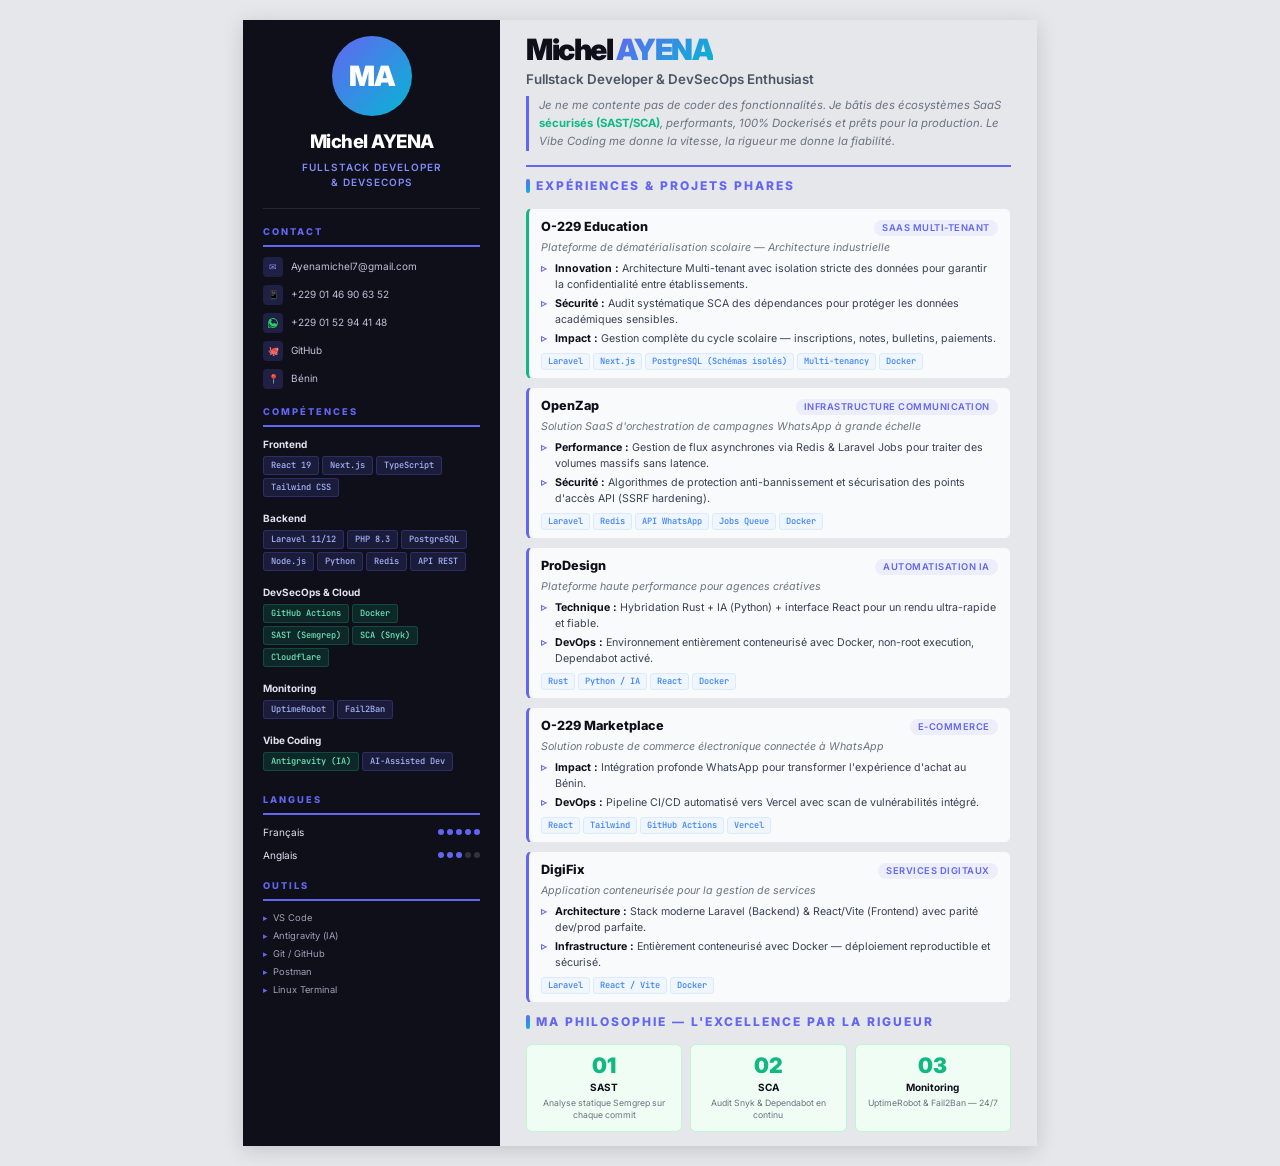
==== cv.html @ 64daa015 "Init: Portfolio Fullstack & DevSecOps complet" ====
<!DOCTYPE html>
<html lang="fr">
<head>
    <meta charset="UTF-8">
    <meta name="viewport" content="width=device-width, initial-scale=1.0">
    <title>CV — Michel AYENA — Fullstack Developer & DevSecOps</title>
    <link rel="preconnect" href="https://fonts.googleapis.com">
    <link rel="preconnect" href="https://fonts.gstatic.com" crossorigin>
    <link href="https://fonts.googleapis.com/css2?family=Inter:wght@300;400;500;600;700;800;900&family=JetBrains+Mono:wght@400;500&display=swap" rel="stylesheet">
    <style>
        /* --- Print-optimized CV --- */
        @page {
            size: A4;
            margin: 0;
        }

        * {
            margin: 0;
            padding: 0;
            box-sizing: border-box;
        }

        body {
            font-family: 'Inter', -apple-system, BlinkMacSystemFont, sans-serif;
            background: #ffffff;
            color: #1a1a2e;
            font-size: 9.5pt;
            line-height: 1.5;
            -webkit-font-smoothing: antialiased;
            -webkit-print-color-adjust: exact;
            print-color-adjust: exact;
        }

        .cv-page {
            width: 210mm;
            min-height: 297mm;
            margin: 0 auto;
            display: grid;
            grid-template-columns: 68mm 1fr;
        }

        /* --- Sidebar --- */
        .sidebar {
            background: #0f0f1a;
            color: #e0e0f0;
            padding: 16px 20px;
            display: flex;
            flex-direction: column;
            gap: 16px;
        }

        .sidebar-header {
            text-align: center;
            padding-bottom: 18px;
            border-bottom: 1px solid rgba(255,255,255,0.1);
        }

        .avatar-circle {
            width: 80px;
            height: 80px;
            border-radius: 50%;
            background: linear-gradient(135deg, #6366f1, #06b6d4);
            display: flex;
            align-items: center;
            justify-content: center;
            margin: 0 auto 12px;
            font-size: 28px;
            font-weight: 900;
            color: white;
            letter-spacing: -1px;
        }

        .sidebar-name {
            font-size: 14pt;
            font-weight: 800;
            letter-spacing: -0.5px;
            color: #ffffff;
        }

        .sidebar-title {
            font-size: 7.5pt;
            color: #818cf8;
            font-weight: 600;
            margin-top: 4px;
            text-transform: uppercase;
            letter-spacing: 1px;
        }

        .sidebar-section {
            display: flex;
            flex-direction: column;
            gap: 8px;
        }

        .sidebar-section-title {
            font-size: 7pt;
            font-weight: 800;
            text-transform: uppercase;
            letter-spacing: 2px;
            color: #6366f1;
            padding-bottom: 6px;
            border-bottom: 2px solid #6366f1;
            margin-bottom: 2px;
        }

        /* Contact Items */
        .contact-item {
            display: flex;
            align-items: center;
            gap: 8px;
            font-size: 7.5pt;
            color: #c0c0d8;
            word-break: break-all;
        }

        .contact-icon {
            width: 20px;
            height: 20px;
            min-width: 20px;
            border-radius: 4px;
            background: rgba(99, 102, 241, 0.2);
            display: flex;
            align-items: center;
            justify-content: center;
            font-size: 9px;
            color: #818cf8;
        }

        .contact-item a {
            color: #c0c0d8;
            text-decoration: none;
        }

        /* Skills sidebar */
        .skill-group {
            margin-bottom: 6px;
        }

        .skill-group-label {
            font-size: 7.5pt;
            font-weight: 700;
            color: #e0e0f0;
            margin-bottom: 4px;
        }

        .skill-tags {
            display: flex;
            flex-wrap: wrap;
            gap: 3px;
        }

        .skill-tag {
            padding: 2px 7px;
            background: rgba(99, 102, 241, 0.15);
            border: 1px solid rgba(99, 102, 241, 0.25);
            border-radius: 3px;
            font-size: 6.5pt;
            color: #a5b4fc;
            font-family: 'JetBrains Mono', monospace;
            font-weight: 500;
        }

        .skill-tag-green {
            background: rgba(16, 185, 129, 0.15);
            border-color: rgba(16, 185, 129, 0.25);
            color: #6ee7b7;
        }

        /* Languages */
        .lang-item {
            display: flex;
            justify-content: space-between;
            align-items: center;
            font-size: 7.5pt;
        }

        .lang-dots {
            display: flex;
            gap: 3px;
        }

        .lang-dot {
            width: 6px;
            height: 6px;
            border-radius: 50%;
            background: rgba(255,255,255,0.15);
        }

        .lang-dot.active {
            background: #6366f1;
        }

        /* Certif/Tools */
        .tool-list {
            display: flex;
            flex-direction: column;
            gap: 4px;
        }

        .tool-item {
            font-size: 7pt;
            color: #a0a0b8;
            padding-left: 10px;
            position: relative;
        }

        .tool-item::before {
            content: '▸';
            position: absolute;
            left: 0;
            color: #6366f1;
        }

        /* --- Main Content --- */
        .main {
            padding: 14px 26px;
            display: flex;
            flex-direction: column;
            gap: 10px;
        }

        /* Header */
        .main-header {
            padding-bottom: 14px;
            border-bottom: 2px solid #6366f1;
        }

        .main-name {
            font-size: 22pt;
            font-weight: 900;
            letter-spacing: -1.5px;
            color: #0f0f1a;
            line-height: 1.1;
        }

        .main-name span {
            background: linear-gradient(135deg, #6366f1, #06b6d4);
            -webkit-background-clip: text;
            -webkit-text-fill-color: transparent;
            background-clip: text;
        }

        .main-headline {
            font-size: 10pt;
            font-weight: 600;
            color: #4b5563;
            margin-top: 4px;
        }

        .main-tagline {
            font-size: 8.5pt;
            color: #6b7280;
            margin-top: 6px;
            line-height: 1.6;
            font-style: italic;
            border-left: 3px solid #6366f1;
            padding-left: 10px;
        }

        .main-tagline strong {
            color: #10b981;
            font-style: normal;
        }

        /* Sections */
        .cv-section {
            display: flex;
            flex-direction: column;
            gap: 8px;
        }

        .cv-section-title {
            font-size: 9pt;
            font-weight: 800;
            text-transform: uppercase;
            letter-spacing: 2px;
            color: #6366f1;
            padding-bottom: 4px;
            border-bottom: 1px solid #e5e7eb;
            display: flex;
            align-items: center;
            gap: 6px;
        }

        .cv-section-title::before {
            content: '';
            width: 4px;
            height: 14px;
            background: linear-gradient(135deg, #6366f1, #06b6d4);
            border-radius: 2px;
        }

        /* Project Cards */
        .project-entry {
            padding: 8px 12px;
            background: #f8fafc;
            border: 1px solid #e5e7eb;
            border-radius: 6px;
            border-left: 3px solid #6366f1;
        }

        .project-entry-header {
            display: flex;
            justify-content: space-between;
            align-items: baseline;
            margin-bottom: 4px;
        }

        .project-entry-title {
            font-size: 9.5pt;
            font-weight: 800;
            color: #0f0f1a;
        }

        .project-entry-type {
            font-size: 7pt;
            font-weight: 600;
            color: #6366f1;
            background: rgba(99, 102, 241, 0.08);
            padding: 1px 8px;
            border-radius: 100px;
            text-transform: uppercase;
            letter-spacing: 0.5px;
        }

        .project-entry-desc {
            font-size: 8pt;
            color: #6b7280;
            margin-bottom: 5px;
            font-style: italic;
        }

        .project-entry-bullets {
            list-style: none;
            display: flex;
            flex-direction: column;
            gap: 3px;
        }

        .project-entry-bullets li {
            font-size: 8pt;
            color: #374151;
            padding-left: 14px;
            position: relative;
            line-height: 1.5;
        }

        .project-entry-bullets li::before {
            content: '▹';
            position: absolute;
            left: 0;
            color: #6366f1;
            font-weight: 700;
        }

        .project-entry-bullets li strong {
            color: #0f0f1a;
            font-weight: 700;
        }

        .project-entry-stack {
            display: flex;
            flex-wrap: wrap;
            gap: 3px;
            margin-top: 6px;
        }

        .project-stack-tag {
            padding: 1px 6px;
            background: #eff6ff;
            border: 1px solid #dbeafe;
            border-radius: 3px;
            font-size: 6.5pt;
            color: #3b82f6;
            font-family: 'JetBrains Mono', monospace;
            font-weight: 500;
        }

        /* Green security variant */
        .project-entry.security-focus {
            border-left-color: #10b981;
        }

        /* Philosophy section */
        .philosophy-grid {
            display: grid;
            grid-template-columns: repeat(3, 1fr);
            gap: 8px;
        }

        .philosophy-step {
            padding: 10px;
            background: #f0fdf4;
            border: 1px solid #bbf7d0;
            border-radius: 6px;
            text-align: center;
        }

        .philosophy-step-number {
            font-size: 16pt;
            font-weight: 900;
            color: #10b981;
            line-height: 1;
        }

        .philosophy-step h4 {
            font-size: 7.5pt;
            font-weight: 700;
            color: #0f0f1a;
            margin: 4px 0 2px;
        }

        .philosophy-step p {
            font-size: 6.5pt;
            color: #6b7280;
            line-height: 1.4;
        }

        /* Print Media */
        @media print {
            body {
                background: white;
            }
            .cv-page {
                width: 100%;
                min-height: 100vh;
                margin: 0;
                box-shadow: none;
            }
        }

        /* Screen preview */
        @media screen {
            body {
                background: #e5e7eb;
                padding: 20px 0;
            }
            .cv-page {
                box-shadow: 0 4px 20px rgba(0,0,0,0.15);
            }
        }
    </style>
</head>
<body>
    <div class="cv-page">
        <!-- SIDEBAR -->
        <aside class="sidebar">
            <div class="sidebar-header">
                <div class="avatar-circle">MA</div>
                <div class="sidebar-name">Michel AYENA</div>
                <div class="sidebar-title">Fullstack Developer<br>& DevSecOps</div>
            </div>

            <!-- Contact -->
            <div class="sidebar-section">
                <div class="sidebar-section-title">Contact</div>
                <div class="contact-item">
                    <div class="contact-icon">✉</div>
                    <a href="mailto:Ayenamichel7@gmail.com">Ayenamichel7@gmail.com</a>
                </div>
                <div class="contact-item">
                    <div class="contact-icon">📱</div>
                    <span>+229 01 46 90 63 52</span>
                </div>
                <div class="contact-item">
                    <div class="contact-icon" style="color: #25D366;">
                        <svg xmlns="http://www.w3.org/2000/svg" width="12" height="12" fill="currentColor" viewBox="0 0 256 256"><path d="M187.58,144.84l-32-16a8,8,0,0,0-8,1.5l-19.24,16a5.36,5.36,0,0,1-7.16-.52,111.79,111.79,0,0,1-37.38-37.38,5.36,5.36,0,0,1-.52-7.16l16-19.24a8,8,0,0,0,1.5-8l-16-32a8,8,0,0,0-9.75-4.22h0c-8,2.44-24.3,10.6-26.68,34.05a96,96,0,0,0,123,123c23.45-2.38,31.61-18.66,34.05-26.68A8,8,0,0,0,187.58,144.84Z"></path><path d="M232,128A104,104,0,0,1,79.12,219.82L45.07,231.17a16,16,0,0,1-20.24-20.24l11.35-34.05A104,104,0,1,1,232,128Zm-16,0A88,88,0,1,0,51.81,172.5a8,8,0,0,1-1,7L39.69,212.31,76.5,200.05a8,8,0,0,1,7-1A88,88,0,0,0,216,128Z"></path></svg>
                    </div>
                    <a href="https://wa.me/2290152944148">+229 01 52 94 41 48</a>
                </div>

                <div class="contact-item">
                    <div class="contact-icon">🐙</div>
                    <a href="https://github.com/ayenamichel7-art">GitHub</a>
                </div>
                <div class="contact-item">
                    <div class="contact-icon">📍</div>
                    <span>Bénin</span>
                </div>
            </div>

            <!-- Technical Skills -->
            <div class="sidebar-section">
                <div class="sidebar-section-title">Compétences</div>
                
                <div class="skill-group">
                    <div class="skill-group-label">Frontend</div>
                    <div class="skill-tags">
                        <span class="skill-tag">React 19</span>
                        <span class="skill-tag">Next.js</span>
                        <span class="skill-tag">TypeScript</span>
                        <span class="skill-tag">Tailwind CSS</span>
                    </div>
                </div>

                <div class="skill-group">
                    <div class="skill-group-label">Backend</div>
                    <div class="skill-tags">
                        <span class="skill-tag">Laravel 11/12</span>
                        <span class="skill-tag">PHP 8.3</span>
                        <span class="skill-tag">PostgreSQL</span>
                        <span class="skill-tag">Node.js</span>
                        <span class="skill-tag">Python</span>
                        <span class="skill-tag">Redis</span>
                        <span class="skill-tag">API REST</span>
                    </div>
                </div>

                <div class="skill-group">
                    <div class="skill-group-label">DevSecOps & Cloud</div>
                    <div class="skill-tags">
                        <span class="skill-tag skill-tag-green">GitHub Actions</span>
                        <span class="skill-tag skill-tag-green">Docker</span>
                        <span class="skill-tag skill-tag-green">SAST (Semgrep)</span>
                        <span class="skill-tag skill-tag-green">SCA (Snyk)</span>
                        <span class="skill-tag skill-tag-green">Cloudflare</span>
                    </div>
                </div>

                <div class="skill-group">
                    <div class="skill-group-label">Monitoring</div>
                    <div class="skill-tags">
                        <span class="skill-tag">UptimeRobot</span>
                        <span class="skill-tag">Fail2Ban</span>
                    </div>
                </div>

                <div class="skill-group">
                    <div class="skill-group-label">Vibe Coding</div>
                    <div class="skill-tags">
                        <span class="skill-tag skill-tag-green">Antigravity (IA)</span>
                        <span class="skill-tag">AI-Assisted Dev</span>
                    </div>
                </div>
            </div>

            <!-- Languages -->
            <div class="sidebar-section">
                <div class="sidebar-section-title">Langues</div>
                <div class="lang-item">
                    <span>Français</span>
                    <div class="lang-dots">
                        <span class="lang-dot active"></span>
                        <span class="lang-dot active"></span>
                        <span class="lang-dot active"></span>
                        <span class="lang-dot active"></span>
                        <span class="lang-dot active"></span>
                    </div>
                </div>
                <div class="lang-item">
                    <span>Anglais</span>
                    <div class="lang-dots">
                        <span class="lang-dot active"></span>
                        <span class="lang-dot active"></span>
                        <span class="lang-dot active"></span>
                        <span class="lang-dot"></span>
                        <span class="lang-dot"></span>
                    </div>
                </div>
            </div>

            <!-- Tools -->
            <div class="sidebar-section">
                <div class="sidebar-section-title">Outils</div>
                <div class="tool-list">
                    <div class="tool-item">VS Code</div>
                    <div class="tool-item">Antigravity (IA)</div>
                    <div class="tool-item">Git / GitHub</div>
                    <div class="tool-item">Postman</div>
                    <div class="tool-item">Linux Terminal</div>
                </div>
            </div>
        </aside>

        <!-- MAIN CONTENT -->
        <main class="main">
            <!-- Header -->
            <header class="main-header">
                <h1 class="main-name">Michel <span>AYENA</span></h1>
                <p class="main-headline">Fullstack Developer & DevSecOps Enthusiast</p>
                <p class="main-tagline">
                    Je ne me contente pas de coder des fonctionnalités. Je bâtis des écosystèmes SaaS 
                    <strong>sécurisés (SAST/SCA)</strong>, performants, 100% Dockerisés et prêts pour la production. Le Vibe Coding me donne la vitesse, la rigueur me donne la fiabilité.
                </p>
            </header>

            <!-- Expériences & Projets -->
            <section class="cv-section">
                <h2 class="cv-section-title">Expériences & Projets Phares</h2>

                <div class="project-entry security-focus">
                    <div class="project-entry-header">
                        <span class="project-entry-title">O-229 Education</span>
                        <span class="project-entry-type">SaaS Multi-tenant</span>
                    </div>
                    <div class="project-entry-desc">Plateforme de dématérialisation scolaire — Architecture industrielle</div>
                    <ul class="project-entry-bullets">
                        <li><strong>Innovation :</strong> Architecture Multi-tenant avec isolation stricte des données pour garantir la confidentialité entre établissements.</li>
                        <li><strong>Sécurité :</strong> Audit systématique SCA des dépendances pour protéger les données académiques sensibles.</li>
                        <li><strong>Impact :</strong> Gestion complète du cycle scolaire — inscriptions, notes, bulletins, paiements.</li>
                    </ul>
                    <div class="project-entry-stack">
                        <span class="project-stack-tag">Laravel</span>
                        <span class="project-stack-tag">Next.js</span>
                        <span class="project-stack-tag">PostgreSQL (Schémas isolés)</span>
                        <span class="project-stack-tag">Multi-tenancy</span>
                        <span class="project-stack-tag">Docker</span>
                    </div>
                </div>

                <div class="project-entry">
                    <div class="project-entry-header">
                        <span class="project-entry-title">OpenZap</span>
                        <span class="project-entry-type">Infrastructure Communication</span>
                    </div>
                    <div class="project-entry-desc">Solution SaaS d'orchestration de campagnes WhatsApp à grande échelle</div>
                    <ul class="project-entry-bullets">
                        <li><strong>Performance :</strong> Gestion de flux asynchrones via Redis & Laravel Jobs pour traiter des volumes massifs sans latence.</li>
                        <li><strong>Sécurité :</strong> Algorithmes de protection anti-bannissement et sécurisation des points d'accès API (SSRF hardening).</li>
                    </ul>
                    <div class="project-entry-stack">
                        <span class="project-stack-tag">Laravel</span>
                        <span class="project-stack-tag">Redis</span>
                        <span class="project-stack-tag">API WhatsApp</span>
                        <span class="project-stack-tag">Jobs Queue</span>
                        <span class="project-stack-tag">Docker</span>
                    </div>
                </div>

                <div class="project-entry">
                    <div class="project-entry-header">
                        <span class="project-entry-title">ProDesign</span>
                        <span class="project-entry-type">Automatisation IA</span>
                    </div>
                    <div class="project-entry-desc">Plateforme haute performance pour agences créatives</div>
                    <ul class="project-entry-bullets">
                        <li><strong>Technique :</strong> Hybridation Rust + IA (Python) + interface React pour un rendu ultra-rapide et fiable.</li>
                        <li><strong>DevOps :</strong> Environnement entièrement conteneurisé avec Docker, non-root execution, Dependabot activé.</li>
                    </ul>
                    <div class="project-entry-stack">
                        <span class="project-stack-tag">Rust</span>
                        <span class="project-stack-tag">Python / IA</span>
                        <span class="project-stack-tag">React</span>
                        <span class="project-stack-tag">Docker</span>
                    </div>
                </div>

                <div class="project-entry">
                    <div class="project-entry-header">
                        <span class="project-entry-title">O-229 Marketplace</span>
                        <span class="project-entry-type">E-commerce</span>
                    </div>
                    <div class="project-entry-desc">Solution robuste de commerce électronique connectée à WhatsApp</div>
                    <ul class="project-entry-bullets">
                        <li><strong>Impact :</strong> Intégration profonde WhatsApp pour transformer l'expérience d'achat au Bénin.</li>
                        <li><strong>DevOps :</strong> Pipeline CI/CD automatisé vers Vercel avec scan de vulnérabilités intégré.</li>
                    </ul>
                    <div class="project-entry-stack">
                        <span class="project-stack-tag">React</span>
                        <span class="project-stack-tag">Tailwind</span>
                        <span class="project-stack-tag">GitHub Actions</span>
                        <span class="project-stack-tag">Vercel</span>
                    </div>
                </div>

                <div class="project-entry">
                    <div class="project-entry-header">
                        <span class="project-entry-title">DigiFix</span>
                        <span class="project-entry-type">Services Digitaux</span>
                    </div>
                    <div class="project-entry-desc">Application conteneurisée pour la gestion de services</div>
                    <ul class="project-entry-bullets">
                        <li><strong>Architecture :</strong> Stack moderne Laravel (Backend) & React/Vite (Frontend) avec parité dev/prod parfaite.</li>
                        <li><strong>Infrastructure :</strong> Entièrement conteneurisé avec Docker — déploiement reproductible et sécurisé.</li>
                    </ul>
                    <div class="project-entry-stack">
                        <span class="project-stack-tag">Laravel</span>
                        <span class="project-stack-tag">React / Vite</span>
                        <span class="project-stack-tag">Docker</span>
                    </div>
                </div>
            </section>

            <!-- Philosophie -->
            <section class="cv-section">
                <h2 class="cv-section-title">Ma Philosophie — L'Excellence par la Rigueur</h2>
                <div class="philosophy-grid">
                    <div class="philosophy-step">
                        <div class="philosophy-step-number">01</div>
                        <h4>SAST</h4>
                        <p>Analyse statique Semgrep sur chaque commit</p>
                    </div>
                    <div class="philosophy-step">
                        <div class="philosophy-step-number">02</div>
                        <h4>SCA</h4>
                        <p>Audit Snyk & Dependabot en continu</p>
                    </div>
                    <div class="philosophy-step">
                        <div class="philosophy-step-number">03</div>
                        <h4>Monitoring</h4>
                        <p>UptimeRobot & Fail2Ban — 24/7</p>
                    </div>
                </div>
            </section>
        </main>
    </div>
</body>
</html>
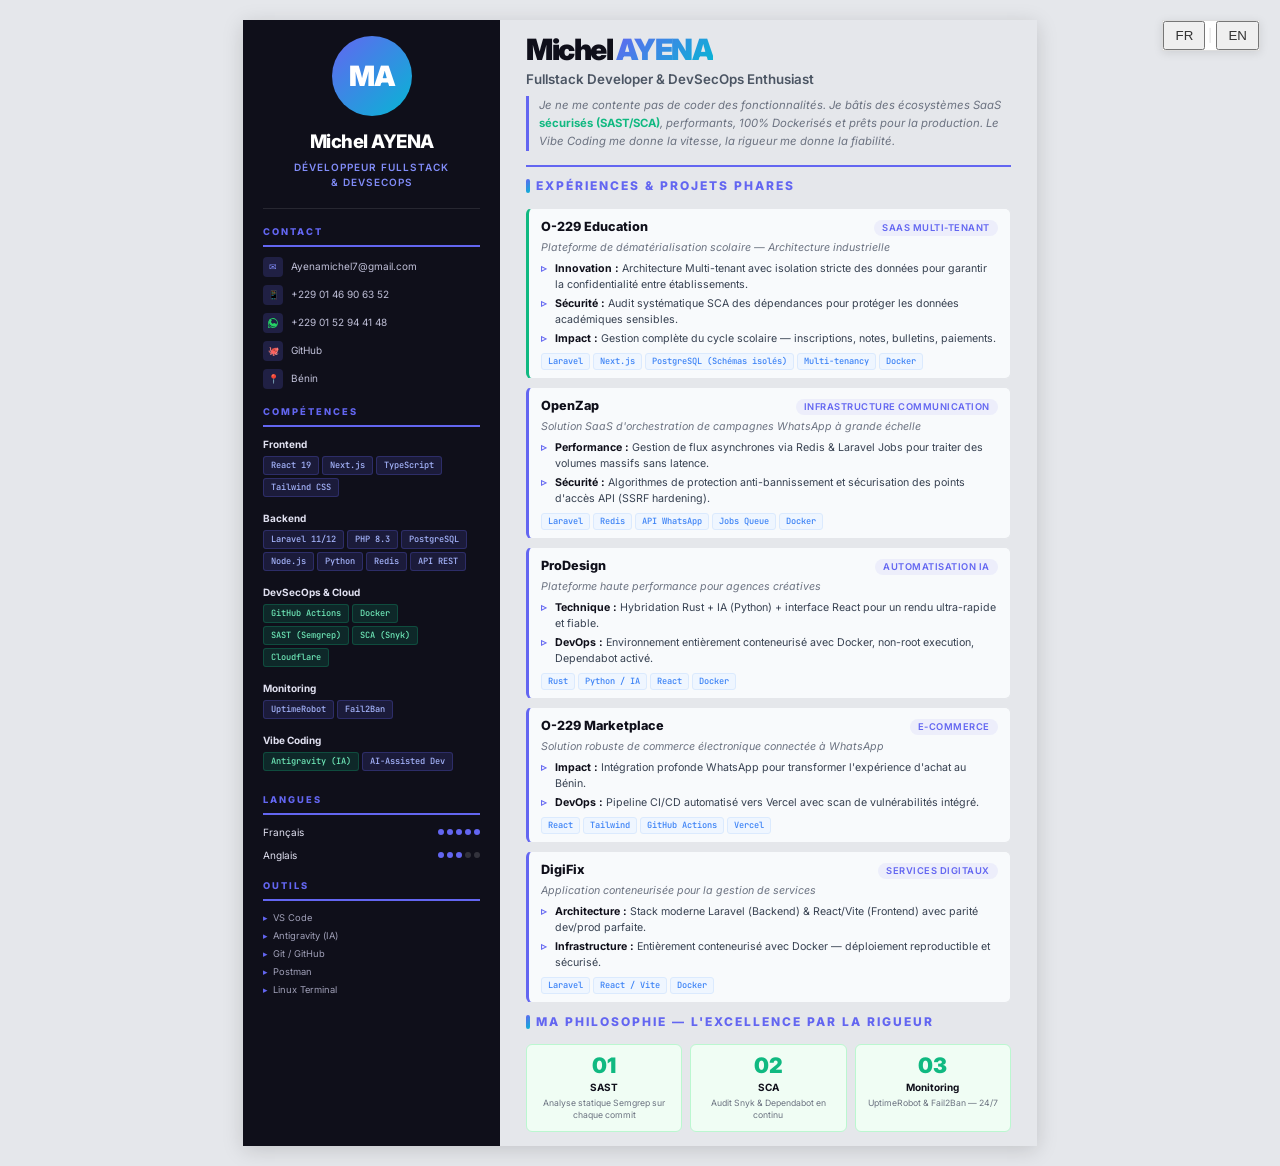
==== commit 73b26c45: "feat: implement bilingual support (FR/EN) for portfolio and CV" ====
--- a/cv.html
+++ b/cv.html
@@ -1,5 +1,5 @@
 <!DOCTYPE html>
-<html lang="fr">
+<html lang="fr" data-lang="fr">
 <head>
     <meta charset="UTF-8">
     <meta name="viewport" content="width=device-width, initial-scale=1.0">
@@ -427,6 +427,9 @@
                 margin: 0;
                 box-shadow: none;
             }
+            .cv-lang-switcher {
+                display: none !important;
+            }
         }
 
         /* Screen preview */
@@ -442,18 +445,25 @@
     </style>
 </head>
 <body>
+    <!-- Language Switcher for CV -->
+    <div class="lang-switcher cv-lang-switcher" style="position: fixed; top: 20px; right: 20px; z-index: 1000; background: white; box-shadow: 0 2px 10px rgba(0,0,0,0.1); border: 1px solid #ddd;">
+        <button class="lang-btn active" data-lang-switcher="fr" style="color: #333; padding: 5px 10px;">FR</button>
+        <span class="lang-divider" style="color: #ddd;">|</span>
+        <button class="lang-btn" data-lang-switcher="en" style="color: #333; padding: 5px 10px;">EN</button>
+    </div>
+
     <div class="cv-page">
         <!-- SIDEBAR -->
         <aside class="sidebar">
             <div class="sidebar-header">
                 <div class="avatar-circle">MA</div>
                 <div class="sidebar-name">Michel AYENA</div>
-                <div class="sidebar-title">Fullstack Developer<br>& DevSecOps</div>
+                <div class="sidebar-title" data-i18n="cv_sidebar_subtitle">Fullstack Developer<br>& DevSecOps</div>
             </div>
 
             <!-- Contact -->
             <div class="sidebar-section">
-                <div class="sidebar-section-title">Contact</div>
+                <div class="sidebar-section-title" data-i18n="cv_contact_title">Contact</div>
                 <div class="contact-item">
                     <div class="contact-icon">✉</div>
                     <a href="mailto:Ayenamichel7@gmail.com">Ayenamichel7@gmail.com</a>
@@ -481,7 +491,7 @@
 
             <!-- Technical Skills -->
             <div class="sidebar-section">
-                <div class="sidebar-section-title">Compétences</div>
+                <div class="sidebar-section-title" data-i18n="cv_skills_title">Compétences</div>
                 
                 <div class="skill-group">
                     <div class="skill-group-label">Frontend</div>
@@ -526,7 +536,7 @@
                 </div>
 
                 <div class="skill-group">
-                    <div class="skill-group-label">Vibe Coding</div>
+                    <div class="skill-group-label" data-i18n="cv_skill_vibe">Vibe Coding</div>
                     <div class="skill-tags">
                         <span class="skill-tag skill-tag-green">Antigravity (IA)</span>
                         <span class="skill-tag">AI-Assisted Dev</span>
@@ -536,9 +546,9 @@
 
             <!-- Languages -->
             <div class="sidebar-section">
-                <div class="sidebar-section-title">Langues</div>
+                <div class="sidebar-section-title" data-i18n="cv_languages_title">Langues</div>
                 <div class="lang-item">
-                    <span>Français</span>
+                    <span data-i18n="lang_french">Français</span>
                     <div class="lang-dots">
                         <span class="lang-dot active"></span>
                         <span class="lang-dot active"></span>
@@ -548,7 +558,7 @@
                     </div>
                 </div>
                 <div class="lang-item">
-                    <span>Anglais</span>
+                    <span data-i18n="lang_english">Anglais</span>
                     <div class="lang-dots">
                         <span class="lang-dot active"></span>
                         <span class="lang-dot active"></span>
@@ -561,7 +571,7 @@
 
             <!-- Tools -->
             <div class="sidebar-section">
-                <div class="sidebar-section-title">Outils</div>
+                <div class="sidebar-section-title" data-i18n="cv_tools_title">Outils</div>
                 <div class="tool-list">
                     <div class="tool-item">VS Code</div>
                     <div class="tool-item">Antigravity (IA)</div>
@@ -577,8 +587,8 @@
             <!-- Header -->
             <header class="main-header">
                 <h1 class="main-name">Michel <span>AYENA</span></h1>
-                <p class="main-headline">Fullstack Developer & DevSecOps Enthusiast</p>
-                <p class="main-tagline">
+                <p class="main-headline" data-i18n="cv_main_subtitle">Fullstack Developer & DevSecOps Enthusiast</p>
+                <p class="main-tagline" data-i18n="cv_tagline">
                     Je ne me contente pas de coder des fonctionnalités. Je bâtis des écosystèmes SaaS 
                     <strong>sécurisés (SAST/SCA)</strong>, performants, 100% Dockerisés et prêts pour la production. Le Vibe Coding me donne la vitesse, la rigueur me donne la fiabilité.
                 </p>
@@ -586,18 +596,18 @@
 
             <!-- Expériences & Projets -->
             <section class="cv-section">
-                <h2 class="cv-section-title">Expériences & Projets Phares</h2>
+                <h2 class="cv-section-title" data-i18n="cv_exp_title">Expériences & Projets Phares</h2>
 
                 <div class="project-entry security-focus">
                     <div class="project-entry-header">
                         <span class="project-entry-title">O-229 Education</span>
                         <span class="project-entry-type">SaaS Multi-tenant</span>
                     </div>
-                    <div class="project-entry-desc">Plateforme de dématérialisation scolaire — Architecture industrielle</div>
+                    <div class="project-entry-desc" data-i18n="cv_project_education_desc">Plateforme de dématérialisation scolaire — Architecture industrielle</div>
                     <ul class="project-entry-bullets">
-                        <li><strong>Innovation :</strong> Architecture Multi-tenant avec isolation stricte des données pour garantir la confidentialité entre établissements.</li>
-                        <li><strong>Sécurité :</strong> Audit systématique SCA des dépendances pour protéger les données académiques sensibles.</li>
-                        <li><strong>Impact :</strong> Gestion complète du cycle scolaire — inscriptions, notes, bulletins, paiements.</li>
+                        <li data-i18n="cv_project_education_b1"><strong>Innovation :</strong> Architecture Multi-tenant avec isolation stricte des données pour garantir la confidentialité entre établissements.</li>
+                        <li data-i18n="cv_project_education_b2"><strong>Sécurité :</strong> Audit systématique SCA des dépendances pour protéger les données académiques sensibles.</li>
+                        <li data-i18n="cv_project_education_b3"><strong>Impact :</strong> Gestion complète du cycle scolaire — inscriptions, notes, bulletins, paiements.</li>
                     </ul>
                     <div class="project-entry-stack">
                         <span class="project-stack-tag">Laravel</span>
@@ -613,10 +623,10 @@
                         <span class="project-entry-title">OpenZap</span>
                         <span class="project-entry-type">Infrastructure Communication</span>
                     </div>
-                    <div class="project-entry-desc">Solution SaaS d'orchestration de campagnes WhatsApp à grande échelle</div>
+                    <div class="project-entry-desc" data-i18n="cv_project_openzap_desc">Solution SaaS d'orchestration de campagnes WhatsApp à grande échelle</div>
                     <ul class="project-entry-bullets">
-                        <li><strong>Performance :</strong> Gestion de flux asynchrones via Redis & Laravel Jobs pour traiter des volumes massifs sans latence.</li>
-                        <li><strong>Sécurité :</strong> Algorithmes de protection anti-bannissement et sécurisation des points d'accès API (SSRF hardening).</li>
+                        <li data-i18n="cv_project_openzap_b1"><strong>Performance :</strong> Gestion de flux asynchrones via Redis & Laravel Jobs pour traiter des volumes massifs sans latence.</li>
+                        <li data-i18n="cv_project_openzap_b2"><strong>Sécurité :</strong> Algorithmes de protection anti-bannissement et sécurisation des points d'accès API (SSRF hardening).</li>
                     </ul>
                     <div class="project-entry-stack">
                         <span class="project-stack-tag">Laravel</span>
@@ -632,10 +642,10 @@
                         <span class="project-entry-title">ProDesign</span>
                         <span class="project-entry-type">Automatisation IA</span>
                     </div>
-                    <div class="project-entry-desc">Plateforme haute performance pour agences créatives</div>
+                    <div class="project-entry-desc" data-i18n="cv_project_prodesign_desc">Plateforme haute performance pour agences créatives</div>
                     <ul class="project-entry-bullets">
-                        <li><strong>Technique :</strong> Hybridation Rust + IA (Python) + interface React pour un rendu ultra-rapide et fiable.</li>
-                        <li><strong>DevOps :</strong> Environnement entièrement conteneurisé avec Docker, non-root execution, Dependabot activé.</li>
+                        <li data-i18n="cv_project_prodesign_b1"><strong>Technique :</strong> Hybridation Rust + IA (Python) + interface React pour un rendu ultra-rapide et fiable.</li>
+                        <li data-i18n="cv_project_prodesign_b2"><strong>DevOps :</strong> Environnement entièrement conteneurisé avec Docker, non-root execution, Dependabot activé.</li>
                     </ul>
                     <div class="project-entry-stack">
                         <span class="project-stack-tag">Rust</span>
@@ -650,10 +660,10 @@
                         <span class="project-entry-title">O-229 Marketplace</span>
                         <span class="project-entry-type">E-commerce</span>
                     </div>
-                    <div class="project-entry-desc">Solution robuste de commerce électronique connectée à WhatsApp</div>
+                    <div class="project-entry-desc" data-i18n="cv_project_marketplace_desc">Solution robuste de commerce électronique connectée à WhatsApp</div>
                     <ul class="project-entry-bullets">
-                        <li><strong>Impact :</strong> Intégration profonde WhatsApp pour transformer l'expérience d'achat au Bénin.</li>
-                        <li><strong>DevOps :</strong> Pipeline CI/CD automatisé vers Vercel avec scan de vulnérabilités intégré.</li>
+                        <li data-i18n="cv_project_marketplace_b1"><strong>Impact :</strong> Intégration profonde WhatsApp pour transformer l'expérience d'achat au Bénin.</li>
+                        <li data-i18n="cv_project_marketplace_b2"><strong>DevOps :</strong> Pipeline CI/CD automatisé vers Vercel avec scan de vulnérabilités intégré.</li>
                     </ul>
                     <div class="project-entry-stack">
                         <span class="project-stack-tag">React</span>
@@ -668,10 +678,10 @@
                         <span class="project-entry-title">DigiFix</span>
                         <span class="project-entry-type">Services Digitaux</span>
                     </div>
-                    <div class="project-entry-desc">Application conteneurisée pour la gestion de services</div>
+                    <div class="project-entry-desc" data-i18n="cv_project_digifix_desc">Application conteneurisée pour la gestion de services</div>
                     <ul class="project-entry-bullets">
-                        <li><strong>Architecture :</strong> Stack moderne Laravel (Backend) & React/Vite (Frontend) avec parité dev/prod parfaite.</li>
-                        <li><strong>Infrastructure :</strong> Entièrement conteneurisé avec Docker — déploiement reproductible et sécurisé.</li>
+                        <li data-i18n="cv_project_digifix_b1"><strong>Architecture :</strong> Stack moderne Laravel (Backend) & React/Vite (Frontend) avec parité dev/prod parfaite.</li>
+                        <li data-i18n="cv_project_digifix_b2"><strong>Infrastructure :</strong> Entièrement conteneurisé avec Docker — déploiement reproductible et sécurisé.</li>
                     </ul>
                     <div class="project-entry-stack">
                         <span class="project-stack-tag">Laravel</span>
@@ -683,26 +693,27 @@
 
             <!-- Philosophie -->
             <section class="cv-section">
-                <h2 class="cv-section-title">Ma Philosophie — L'Excellence par la Rigueur</h2>
+                <h2 class="cv-section-title" data-i18n="cv_philosophy_title">Ma Philosophie — L'Excellence par la Rigueur</h2>
                 <div class="philosophy-grid">
                     <div class="philosophy-step">
                         <div class="philosophy-step-number">01</div>
                         <h4>SAST</h4>
-                        <p>Analyse statique Semgrep sur chaque commit</p>
+                        <p data-i18n="cv_sast_desc">Analyse statique Semgrep sur chaque commit</p>
                     </div>
                     <div class="philosophy-step">
                         <div class="philosophy-step-number">02</div>
                         <h4>SCA</h4>
-                        <p>Audit Snyk & Dependabot en continu</p>
+                        <p data-i18n="cv_sca_desc">Audit Snyk & Dependabot en continu</p>
                     </div>
                     <div class="philosophy-step">
                         <div class="philosophy-step-number">03</div>
                         <h4>Monitoring</h4>
-                        <p>UptimeRobot & Fail2Ban — 24/7</p>
+                        <p data-i18n="cv_monitoring_desc">UptimeRobot & Fail2Ban — 24/7</p>
                     </div>
                 </div>
             </section>
         </main>
     </div>
+    <script src="script.js"></script>
 </body>
 </html>
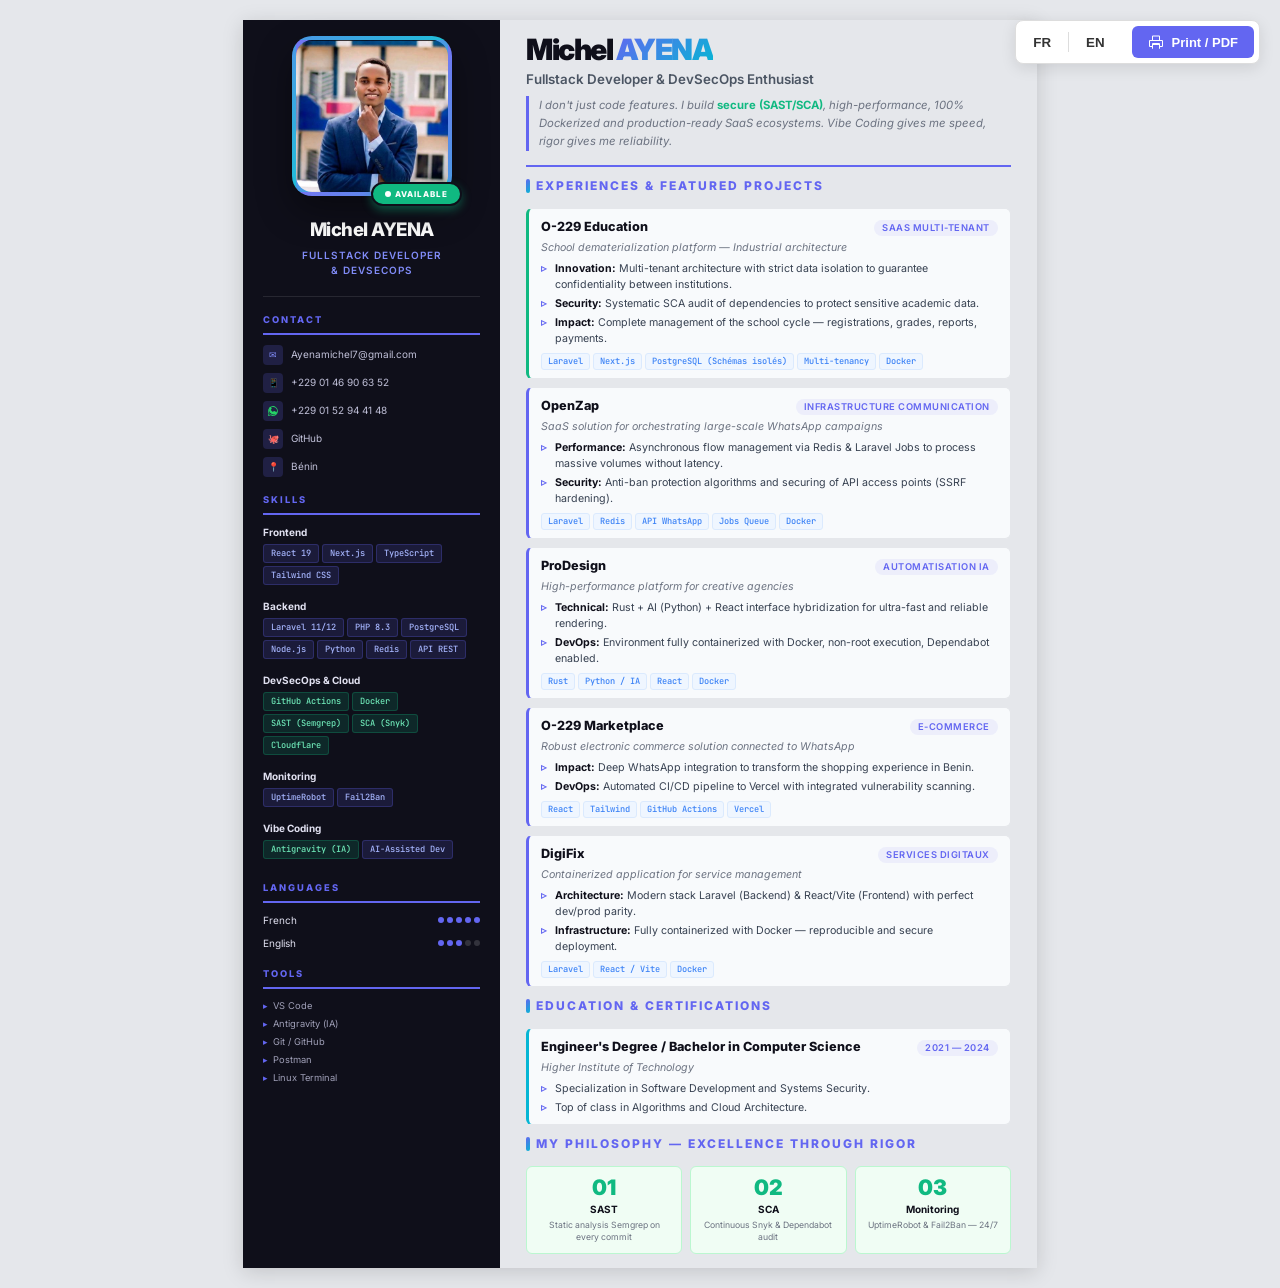
==== commit b6b4bf00: "feat: Add profile photo and set English as default CV language" ====
--- a/cv.html
+++ b/cv.html
@@ -1,5 +1,5 @@
 <!DOCTYPE html>
-<html lang="fr" data-lang="fr">
+<html lang="en" data-lang="en">
 <head>
     <meta charset="UTF-8">
     <meta name="viewport" content="width=device-width, initial-scale=1.0">
@@ -55,19 +55,70 @@
             border-bottom: 1px solid rgba(255,255,255,0.1);
         }
 
-        .avatar-circle {
-            width: 80px;
-            height: 80px;
+        .avatar-container {
+            width: 160px;
+            height: 160px;
+            margin: 0 auto 20px;
+            position: relative;
+            z-index: 1;
+        }
+
+        .avatar-img {
+            width: 100%;
+            height: 100%;
+            object-fit: cover;
+            border-radius: 20px;
+            border: 4px solid rgba(255, 255, 255, 0.1);
+            box-shadow: 0 15px 35px rgba(0, 0, 0, 0.4);
+            background: linear-gradient(135deg, #6366f1, #06b6d4);
+            transition: transform 0.3s ease;
+        }
+
+        .avatar-container:hover .avatar-img {
+            transform: translateY(-5px);
+        }
+
+        .status-badge {
+            position: absolute;
+            bottom: -10px;
+            right: -10px;
+            background: #10b981;
+            color: white;
+            padding: 4px 12px;
+            border-radius: 100px;
+            font-size: 8px;
+            font-weight: 800;
+            text-transform: uppercase;
+            letter-spacing: 1px;
+            box-shadow: 0 4px 10px rgba(16, 185, 129, 0.4);
+            border: 2px solid #0f0f1a;
+            display: flex;
+            align-items: center;
+            gap: 4px;
+        }
+
+        .status-dot {
+            width: 6px;
+            height: 6px;
+            background: white;
             border-radius: 50%;
-            background: linear-gradient(135deg, #6366f1, #06b6d4);
+            animation: pulse 2s infinite;
+        }
+
+        @keyframes pulse {
+            0% { transform: scale(0.95); opacity: 0.5; }
+            50% { transform: scale(1.2); opacity: 1; }
+            100% { transform: scale(0.95); opacity: 0.5; }
+        }
+
+        .avatar-img:not([src]), .avatar-img[src=""] {
             display: flex;
             align-items: center;
             justify-content: center;
-            margin: 0 auto 12px;
-            font-size: 28px;
+            font-size: 48px;
             font-weight: 900;
             color: white;
-            letter-spacing: -1px;
+            text-shadow: 0 4px 8px rgba(0,0,0,0.3);
         }
 
         .sidebar-name {
@@ -446,17 +497,28 @@
 </head>
 <body>
     <!-- Language Switcher for CV -->
-    <div class="lang-switcher cv-lang-switcher" style="position: fixed; top: 20px; right: 20px; z-index: 1000; background: white; box-shadow: 0 2px 10px rgba(0,0,0,0.1); border: 1px solid #ddd;">
-        <button class="lang-btn active" data-lang-switcher="fr" style="color: #333; padding: 5px 10px;">FR</button>
-        <span class="lang-divider" style="color: #ddd;">|</span>
-        <button class="lang-btn" data-lang-switcher="en" style="color: #333; padding: 5px 10px;">EN</button>
+    <div class="lang-switcher cv-lang-switcher" style="position: fixed; top: 20px; right: 20px; z-index: 1000; background: white; box-shadow: 0 4px 15px rgba(0,0,0,0.1); border: 1px solid #ddd; border-radius: 8px; padding: 5px; display: flex; align-items: center; gap: 5px;">
+        <button class="lang-btn" data-lang-switcher="fr" style="color: #333; padding: 5px 12px; border: none; background: none; cursor: pointer; font-weight: 600;">FR</button>
+        <span class="lang-divider" style="color: #eee; width: 1px; height: 20px; background: #ddd;"></span>
+        <button class="lang-btn active" data-lang-switcher="en" style="color: #333; padding: 5px 12px; border: none; background: none; cursor: pointer; font-weight: 600;">EN</button>
+        <button onclick="window.print()" style="margin-left: 10px; background: #6366f1; color: white; border: none; padding: 8px 16px; border-radius: 6px; font-weight: 600; cursor: pointer; display: flex; align-items: center; gap: 8px; font-size: 13px;">
+            <svg xmlns="http://www.w3.org/2000/svg" width="16" height="16" fill="currentColor" viewBox="0 0 256 256"><path d="M224,96H192V40a16,16,0,0,0-16-16H80A16,16,0,0,0,64,40V96H32a16,16,0,0,0-16,16v80a16,16,0,0,0,16,16H64v16a16,16,0,0,0,16,16h96a16,16,0,0,0,16-16V208h32a16,16,0,0,0,16-16V112A16,16,0,0,0,224,96ZM80,40h96V96H80V40Zm96,200H80V176h96v64Zm48-48H192V160a16,16,0,0,0-16-16H80a16,16,0,0,0-16,16v32H32V112H224v80Z"></path></svg>
+            Print / PDF
+        </button>
     </div>
 
     <div class="cv-page">
         <!-- SIDEBAR -->
         <aside class="sidebar">
             <div class="sidebar-header">
-                <div class="avatar-circle">MA</div>
+                <div class="avatar-container">
+                    <img src="maphoto.jpeg" alt="Michel AYENA" class="avatar-img" onerror="this.style.display='none'; this.parentElement.querySelector('.fallback-avatar').style.display='flex';">
+                    <div class="fallback-avatar avatar-img" style="display:none;align-items:center;justify-content:center;font-size:48px;">MA</div>
+                    <div class="status-badge">
+                        <span class="status-dot"></span>
+                        Available
+                    </div>
+                </div>
                 <div class="sidebar-name">Michel AYENA</div>
                 <div class="sidebar-title" data-i18n="cv_sidebar_subtitle">Fullstack Developer<br>& DevSecOps</div>
             </div>
@@ -691,6 +753,22 @@
                 </div>
             </section>
 
+            <!-- Education -->
+            <section class="cv-section">
+                <h2 class="cv-section-title" data-i18n="cv_edu_title">Formation & Certifications</h2>
+                <div class="project-entry" style="border-left-color: #06b6d4;">
+                    <div class="project-entry-header">
+                        <span class="project-entry-title" data-i18n="cv_edu_degree">Diplôme d'Ingénieur / Licence en Informatique</span>
+                        <span class="project-entry-type">2021 — 2024</span>
+                    </div>
+                    <div class="project-entry-desc" data-i18n="cv_edu_school">Université / Institut Supérieur de Technologie</div>
+                    <ul class="project-entry-bullets">
+                        <li data-i18n="cv_edu_b1">Spécialisation en Développement Logiciel et Sécurité des Systèmes.</li>
+                        <li data-i18n="cv_edu_b2">Major de promotion en Algorithmique et Architecture Cloud.</li>
+                    </ul>
+                </div>
+            </section>
+
             <!-- Philosophie -->
             <section class="cv-section">
                 <h2 class="cv-section-title" data-i18n="cv_philosophy_title">Ma Philosophie — L'Excellence par la Rigueur</h2>
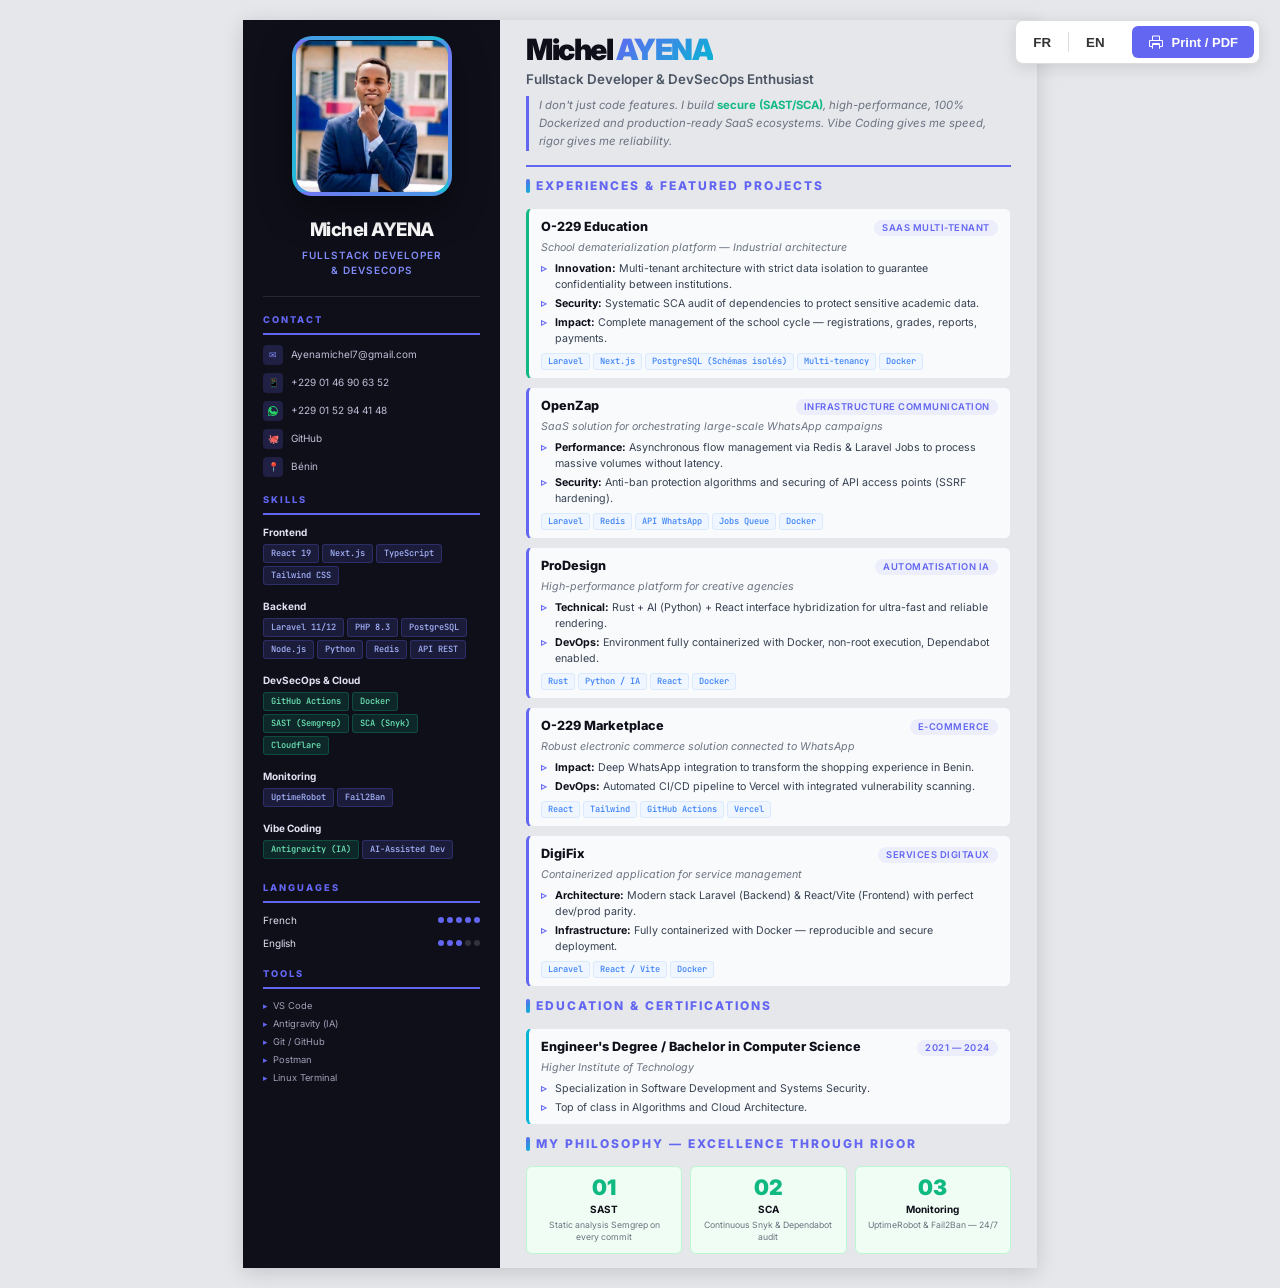
==== commit d34e33ad: "Remove Available badge from CV" ====
--- a/cv.html
+++ b/cv.html
@@ -514,10 +514,7 @@
                 <div class="avatar-container">
                     <img src="maphoto.jpeg" alt="Michel AYENA" class="avatar-img" onerror="this.style.display='none'; this.parentElement.querySelector('.fallback-avatar').style.display='flex';">
                     <div class="fallback-avatar avatar-img" style="display:none;align-items:center;justify-content:center;font-size:48px;">MA</div>
-                    <div class="status-badge">
-                        <span class="status-dot"></span>
-                        Available
-                    </div>
+
                 </div>
                 <div class="sidebar-name">Michel AYENA</div>
                 <div class="sidebar-title" data-i18n="cv_sidebar_subtitle">Fullstack Developer<br>& DevSecOps</div>
